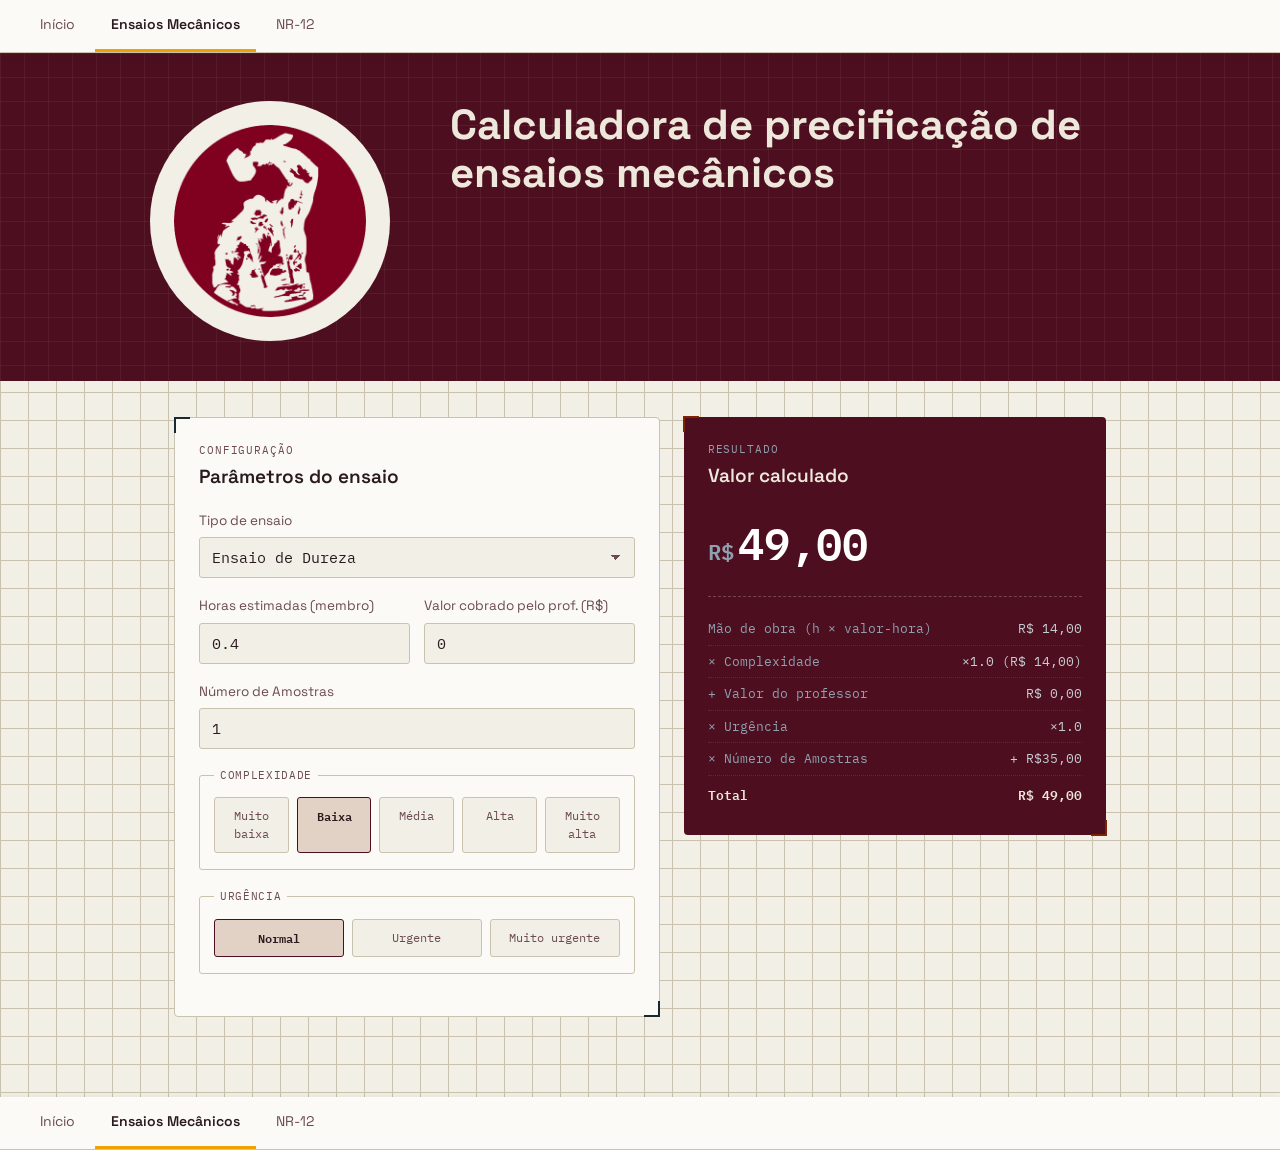
==== src/EnsaiosMecanicos.html @ 30daaede "Compilado das outras calculadoras" ====
<!doctype html>
<html lang="pt-BR">
  <head>
    <meta charset="UTF-8" />
    <meta
      name="viewport"
      content="width=device-width, initial-scale=1, viewport-fit=cover"
    />
    <title>Calculadora de Precificação — Ensaios Mecânicos</title>
    <link rel="preconnect" href="https://fonts.googleapis.com" />
    <link rel="preconnect" href="https://fonts.gstatic.com" crossorigin />
    <link
      href="https://fonts.googleapis.com/css2?family=Space+Grotesk:wght@400;500;600;700&family=IBM+Plex+Mono:wght@400;500;600&display=swap"
      rel="stylesheet"
    />
    <style>
      :root {
        --paper: #f2efe6;
        --paper-2: #e9e4d6;
        --ink: #2a1a1e;
        --ink-soft: #6b4a50;
        --navy: #800020;
        --navy-2: #802300;
        --navy-3: #4d0f1f;
        --steel: #8c3b4e;
        --amber: #d98e04;
        --amber-2: #f0a202;
        --green: #4e7a5a;
        --red: #a8442f;
        --line: #c9c2ae;
        --line-strong: #1b2733;
        --card: #fbfaf6;
        --shadow: rgba(27, 39, 51, 0.12);
        padding-top: env(safe-area-inset-top, 0px);
        padding-bottom: env(safe-area-inset-bottom, 0px);
      }
      :root:not([data-theme="light"]) {
        @media (prefers-color-scheme: dark) {
          --paper: #1a1216;
          --paper-2: #221519;
          --ink: #ede0e3;
          --ink-soft: #b99ca3;
          --navy: #2e0c16;
          --navy-2: #4a1424;
          --steel: #8c3b4e;
          --amber: #f0a202;
          --amber-2: #ffc24b;
          --green: #7fb08c;
          --red: #e28066;
          --line: #40252c;
          --line-strong: #ede0e3;
          --card: #221519;
          --shadow: rgba(0, 0, 0, 0.4);
        }
      }
      :root[data-theme="dark"] {
        --paper: #1a1216;
        --paper-2: #221519;
        --ink: #ede0e3;
        --ink-soft: #b99ca3;
        --navy: #2e0c16;
        --navy-2: #4a1424;
        --steel: #8c3b4e;
        --amber: #f0a202;
        --amber-2: #ffc24b;
        --green: #7fb08c;
        --red: #e28066;
        --line: #40252c;
        --line-strong: #ede0e3;
        --card: #221519;
        --shadow: rgba(0, 0, 0, 0.4);
      }

      * {
        box-sizing: border-box;
      }
      html {
        scroll-padding-top: env(safe-area-inset-top, 0px);
      }
      body {
        margin: 0;
        background: var(--paper);
        color: var(--ink);
        font-family:
          "Space Grotesk",
          -apple-system,
          BlinkMacSystemFont,
          sans-serif;
        line-height: 1.5;
        background-image:
          linear-gradient(var(--line) 1px, transparent 1px),
          linear-gradient(90deg, var(--line) 1px, transparent 1px);
        background-size: 28px 28px;
        background-attachment: local;
      }
      .mono {
        font-family:
          "Now" "IBM Plex Mono",
          "Courier New",
          monospace;
      }

      header.hero {
        background: var(--navy-3);
        color: #ede8db;
        padding: 48px 24px 40px;
        position: relative;
        overflow: hidden;
      }
      header.hero::before {
        content: "";
        position: absolute;
        inset: 0;
        background-image:
          linear-gradient(rgba(237, 232, 219, 0.06) 1px, transparent 1px),
          linear-gradient(90deg, rgba(237, 232, 219, 0.06) 1px, transparent 1px);
        background-size: 24px 24px;
        pointer-events: none;
      }
      .hero-inner {
        max-width: 980px;
        margin: 0 auto;
        position: relative;
        display: flex;
        flex-direction: row;
        justify-content: space-between;
      }

      img {
        width: 15rem;
        height: 15rem;
        background-color: var(--paper);
        border-radius: 50rem;
        border-width: 10rem;
        border-color: var(--ink);
        margin-right: 1rem;
      }
      .hero-tag {
        display: inline-flex;
        align-items: center;
        gap: 8px;
        font-family: "IBM Plex Mono", monospace;
        font-size: 12.5px;
        letter-spacing: 0.02em;
        color: var(--navy-2);
        border: 1px solid rgba(240, 162, 2, 0.4);
        padding: 5px 10px;
        border-radius: 3px;
        margin-bottom: 20px;
      }
      .hero-tag .dot {
        width: 6px;
        height: 6px;
        background: var(--navy-3);
        border-radius: 50%;
        display: inline-block;
      }
      h1.hero-title {
        font-size: clamp(28px, 5vw, 42px);
        font-weight: 700;
        margin: 0 0 14px;
        line-height: 1.15;
        max-width: 680px;
      }
      .hero-sub {
        font-size: 16px;
        color: #c7cdd3;
        max-width: 560px;
        margin: 0;
      }

      main {
        max-width: 980px;
        margin: 0 auto;
        padding: 36px 24px 80px;
      }

      .grid {
        display: grid;
        grid-template-columns: 1.15fr 1fr;
        gap: 24px;
        align-items: start;
      }
      @media (max-width: 780px) {
        .grid {
          grid-template-columns: 1fr;
        }
      }

      .panel {
        background: var(--card);
        border: 1px solid var(--line);
        border-radius: 4px;
        padding: 24px;
        position: relative;
      }
      .panel::before {
        content: "";
        position: absolute;
        top: -1px;
        left: -1px;
        width: 14px;
        height: 14px;
        border-top: 2px solid var(--line-strong);
        border-left: 2px solid var(--line-strong);
      }
      .panel::after {
        content: "";
        position: absolute;
        bottom: -1px;
        right: -1px;
        width: 14px;
        height: 14px;
        border-bottom: 2px solid var(--line-strong);
        border-right: 2px solid var(--line-strong);
      }

      .panel-label {
        font-family: "IBM Plex Mono", monospace;
        font-size: 11px;
        letter-spacing: 0.08em;
        color: var(--ink-soft);
        margin-bottom: 4px;
      }
      .panel-title {
        font-size: 19px;
        font-weight: 600;
        margin: 0 0 20px;
        color: var(--ink);
      }

      label.field {
        display: block;
        margin-bottom: 18px;
      }
      label.field .field-label {
        display: block;
        font-size: 13.5px;
        color: var(--ink-soft);
        margin-bottom: 6px;
      }
      select,
      input[type="number"] {
        width: 100%;
        font-family: "IBM Plex Mono", monospace;
        font-size: 14.5px;
        padding: 10px 12px;
        background: var(--paper);
        border: 1px solid var(--line);
        border-radius: 3px;
        color: var(--ink);
        appearance: none;
      }
      select:focus,
      input[type="number"]:focus,
      button:focus-visible {
        outline: 2px solid var(--navy-2);
        outline-offset: 1px;
      }
      select {
        background-image:
          linear-gradient(45deg, transparent 50%, var(--ink-soft) 50%),
          linear-gradient(135deg, var(--ink-soft) 50%, transparent 50%);
        background-position:
          calc(100% - 18px) 50%,
          calc(100% - 13px) 50%;
        background-size:
          5px 5px,
          5px 5px;
        background-repeat: no-repeat;
      }

      .row-2 {
        display: grid;
        grid-template-columns: 1fr 1fr;
        gap: 14px;
      }

      fieldset {
        border: 1px solid var(--line);
        border-radius: 3px;
        padding: 14px 14px 6px;
        margin: 0 0 18px;
      }
      fieldset legend {
        font-family: "IBM Plex Mono", monospace;
        font-size: 11px;
        letter-spacing: 0.06em;
        color: var(--ink-soft);
        padding: 0 6px;
      }
      .mult-grid {
        display: grid;
        grid-template-columns: repeat(5, 1fr);
        gap: 8px;
        margin-bottom: 10px;
      }
      .mult-grid.urgency {
        grid-template-columns: repeat(3, 1fr);
      }
      .mult-btn {
        font-family: "IBM Plex Mono", monospace;
        font-size: 12px;
        padding: 9px 4px;
        text-align: center;
        background: var(--paper);
        border: 1px solid var(--line);
        border-radius: 3px;
        cursor: pointer;
        color: var(--ink-soft);
        transition:
          border-color 0.12s ease,
          color 0.12s ease,
          background 0.12s ease;
      }
      .mult-btn.active {
        border-color: var(--navy-3);
        color: var(--ink);
        background: color-mix(in srgb, var(--navy-2) 14%, var(--paper));
        font-weight: 600;
      }
      .mult-edit {
        display: flex;
        align-items: center;
        gap: 6px;
        font-size: 12px;
        color: var(--ink-soft);
      }
      .mult-edit input {
        width: 64px;
        padding: 5px 6px;
        font-size: 12px;
      }

      /* Readout panel */
      .readout {
        background: var(--navy-3);
        color: #ede8db;
        border: none;
      }
      .readout::before,
      .readout::after {
        border-color: var(--navy-2);
      }
      .readout .panel-label {
        color: #8fa1b0;
      }
      .readout .panel-title {
        color: #ede8db;
      }

      .readout-value {
        font-family: "IBM Plex Mono", monospace;
        font-size: clamp(32px, 6vw, 44px);
        font-weight: 600;
        color: white;
        margin: 4px 0 2px;
        word-break: break-word;
      }
      .readout-value .currency {
        font-size: 0.5em;
        color: #8fa1b0;
        margin-right: 4px;
      }

      .breakdown {
        margin-top: 20px;
        border-top: 1px dashed rgba(237, 232, 219, 0.25);
        padding-top: 16px;
      }
      .b-row {
        display: flex;
        justify-content: space-between;
        gap: 10px;
        font-family: "IBM Plex Mono", monospace;
        font-size: 13px;
        padding: 6px 0;
        color: #c7cdd3;
        border-bottom: 1px dotted rgba(237, 232, 219, 0.12);
      }
      .b-row.total {
        color: #ede8db;
        font-weight: 600;
        border-bottom: none;
        padding-top: 10px;
      }
      .b-row span:first-child {
        color: #8fa1b0;
      }
      .b-row.total span:first-child {
        color: #ede8db;
      }

      .compare-box {
        margin-top: 18px;
        background: rgba(237, 232, 219, 0.06);
        border: 1px solid rgba(237, 232, 219, 0.15);
        border-radius: 3px;
        padding: 12px 14px;
        font-size: 13px;
      }
      .compare-box .delta {
        font-family: "IBM Plex Mono", monospace;
        font-weight: 600;
      }
      .delta.up {
        color: #7fb08c;
      }
      .delta.flat {
        color: #c7cdd3;
      }

      .catalog-note {
        font-size: 12.5px;
        color: var(--ink-soft);
        margin-top: 10px;
        line-height: 1.55;
      }

      section.explain {
        margin-top: 48px;
      }
      section.explain h2 {
        font-size: 22px;
        margin-bottom: 6px;
      }
      section.explain .sub {
        color: var(--ink-soft);
        font-size: 14.5px;
        margin-bottom: 24px;
        max-width: 620px;
      }
      .formula-strip {
        font-family: "IBM Plex Mono", monospace;
        font-size: 13px;
        background: var(--card);
        border: 1px solid var(--line);
        border-radius: 4px;
        padding: 16px 18px;
        overflow-x: auto;
        white-space: nowrap;
        margin-bottom: 28px;
      }
      .formula-strip .op {
        color: var(--navy);
        padding: 0 6px;
      }
      .formula-strip .term {
        color: var(--ink);
      }
      .formula-strip .label {
        display: block;
        font-size: 10.5px;
        color: var(--ink-soft);
        margin-top: 4px;
        white-space: normal;
      }

      .steps {
        display: grid;
        grid-template-columns: repeat(3, 1fr);
        gap: 16px;
      }
      @media (max-width: 780px) {
        .steps {
          grid-template-columns: 1fr;
        }
        img {
          width: 10rem;
          height: 10rem;
        }
      }
      .step {
        border: 1px solid var(--line);
        background: var(--card);
        border-radius: 4px;
        padding: 18px;
      }
      .step .num {
        font-family: "IBM Plex Mono", monospace;
        color: var(--navy);
        font-size: 12px;
        margin-bottom: 8px;
      }
      .step h3 {
        font-size: 15.5px;
        margin: 0 0 8px;
      }
      .step p {
        font-size: 13.5px;
        color: var(--ink-soft);
        margin: 0;
      }

      footer {
        max-width: 980px;
        margin: 0 auto;
        padding: 0 24px 48px;
        color: var(--ink-soft);
        font-size: 12.5px;
      }
    </style>
  </head>
  <body>
    <script src="nav.js"></script>

    <header class="hero">
      <div class="hero-inner">
        <img src="../data/2.png" alt="Logo Vulcano" />
        <h1 class="hero-title">
          Calculadora de precificação de ensaios mecânicos
        </h1>
      </div>
    </header>

    <main>
      <div class="grid">
        <!-- CONFIG PANEL -->
        <div class="panel">
          <div class="panel-label">CONFIGURAÇÃO</div>
          <h2 class="panel-title">Parâmetros do ensaio</h2>

          <label class="field">
            <span class="field-label">Tipo de ensaio</span>
            <select id="ensaioSelect"></select>
          </label>

          <div class="row-2">
            <label class="field">
              <span class="field-label">Horas estimadas (membro)</span>
              <input type="number" id="horasInput" step="0.1" min="0" />
            </label>
            <label class="field">
              <span class="field-label">Valor cobrado pelo prof. (R$)</span>
              <input type="number" id="equipInput" step="1" min="0" />
            </label>
          </div>

          <!-- Alteração: o campo horaMembroInput foi removido; o valor padrão permanece fixo no cálculo. -->

          <label class="field">
            <span class="field-label">Número de Amostras</span>
            <input type="number" id="numEnsaios" step="1" min="1" max="100" />
          </label>

          <fieldset>
            <legend>COMPLEXIDADE</legend>
            <div class="mult-grid" id="complexityGrid"></div>
          </fieldset>

          <fieldset>
            <legend>URGÊNCIA</legend>
            <div class="mult-grid urgency" id="urgencyGrid"></div>
          </fieldset>
        </div>

        <!-- READOUT PANEL -->
        <div class="panel readout">
          <div class="panel-label">RESULTADO</div>
          <h2 class="panel-title">Valor calculado</h2>
          <div class="readout-value">
            <span class="currency">R$</span><span id="finalValue">0,00</span>
          </div>

          <div class="breakdown">
            <div class="b-row">
              <span>Mão de obra (h × valor-hora)</span
              ><span class="mono" id="bLabor">R$ 0,00</span>
            </div>
            <div class="b-row">
              <span>× Complexidade</span
              ><span class="mono" id="bComplexity">×1,0</span>
            </div>
            <div class="b-row">
              <span>+ Valor do professor</span
              ><span class="mono" id="bEquip">R$ 0,00</span>
            </div>
            <div class="b-row">
              <span>× Urgência</span
              ><span class="mono" id="bUrgency">×1,0</span>
            </div>
            <div class="b-row">
              <span>× Número de Amostras</span
              ><span class="mono" id="bUrgency">+ R$35,00</span>
            </div>
            <div class="b-row total">
              <span>Total</span><span class="mono" id="bTotal">R$ 0,00</span>
            </div>
          </div>
        </div>
      </div>
    </main>
    <script>
      (function () {
        const ensaios = [
          {
            id: "dureza",
            nome: "Ensaio de Dureza",
            horas: 0.4,
            equip: 0,
            precoAtual: 35,
          },
          {
            id: "tracao",
            nome: "Ensaio de Tração",
            horas: 1.0,
            equip: 0,
            precoAtual: 60,
          },
          {
            id: "espectroscopia",
            nome: "Ensaio de Espectroscopia",
            horas: 1.0,
            equip: 50,
            precoAtual: 350,
          },
          { id: "mev", nome: "MEV", horas: 1.0, equip: 80, precoAtual: 400 },
          {
            id: "metalografia",
            nome: "Ensaio de Metalografia",
            horas: 0.8,
            equip: 40,
            precoAtual: 0,
          },
          {
            id: "compressao",
            nome: "Ensaio de compressão",
            horas: 0.5,
            equip: 0,
            precoAtual: 20,
          },
        ];

        const complexityLevels = [
          { key: "mb", label: "Muito baixa", mult: 0.8 },
          { key: "b", label: "Baixa", mult: 1.0 },
          { key: "m", label: "Média", mult: 1.3 },
          { key: "a", label: "Alta", mult: 1.6 },
          { key: "ma", label: "Muito alta", mult: 2.0 },
        ];

        const urgencyLevels = [
          { key: "n", label: "Normal", mult: 1.0 },
          { key: "u", label: "Urgente", mult: 1.2 },
          { key: "mu", label: "Muito urgente", mult: 1.4 },
        ];

        const state = {
          ensaioId: ensaios[0].id,
          horas: ensaios[0].horas,
          equip: ensaios[0].equip,
          numEnsaios: 1,
          complexityKey: "b",
          urgencyKey: "n",
        };

        const selectEl = document.getElementById("ensaioSelect");
        const horasInput = document.getElementById("horasInput");
        const equipInput = document.getElementById("equipInput");
        const complexityGrid = document.getElementById("complexityGrid");
        const urgencyGrid = document.getElementById("urgencyGrid");
        const numeroDeEnsaios = document.getElementById("numEnsaios");

        numeroDeEnsaios.value = state.numEnsaios;

        ensaios.forEach((e) => {
          const opt = document.createElement("option");
          opt.value = e.id;
          opt.textContent = e.nome;
          selectEl.appendChild(opt);
        });

        function buildMultGrid(container, levels, activeKey, onSelect) {
          container.innerHTML = "";
          levels.forEach((lvl) => {
            const btn = document.createElement("div");
            btn.className =
              "mult-btn" + (lvl.key === activeKey ? " active" : "");
            btn.textContent = lvl.label;
            btn.setAttribute("role", "button");
            btn.setAttribute("tabindex", "0");
            btn.addEventListener("click", () => onSelect(lvl.key));
            btn.addEventListener("keydown", (ev) => {
              if (ev.key === "Enter" || ev.key === " ") {
                ev.preventDefault();
                onSelect(lvl.key);
              }
            });
            container.appendChild(btn);
          });
        }

        function currentComplexityMult() {
          return complexityLevels.find((l) => l.key === state.complexityKey)
            .mult;
        }
        function currentUrgencyMult() {
          return urgencyLevels.find((l) => l.key === state.urgencyKey).mult;
        }

        function fmt(n) {
          return n.toLocaleString("pt-BR", {
            minimumFractionDigits: 2,
            maximumFractionDigits: 2,
          });
        }

        function render() {
          horasInput.value = state.horas;
          equipInput.value = state.equip;
          numeroDeEnsaios.value = state.numEnsaios;

          buildMultGrid(
            complexityGrid,
            complexityLevels,
            state.complexityKey,
            (key) => {
              state.complexityKey = key;
              render();
            },
          );
          buildMultGrid(urgencyGrid, urgencyLevels, state.urgencyKey, (key) => {
            state.urgencyKey = key;
            render();
          });

          // Alteração: sem o campo horaMembroInput, mantém-se R$ 35 como valor fixo.
          const labor = state.horas * 35;
          const complexityMult = currentComplexityMult();
          const urgencyMult = currentUrgencyMult();
          const laborWithComplexity = labor * complexityMult;
          const subtotal = laborWithComplexity + state.equip;
          const total = subtotal * urgencyMult + state.numEnsaios * 35;

          document.getElementById("bLabor").textContent = "R$ " + fmt(labor);
          document.getElementById("bComplexity").textContent =
            "×" +
            complexityMult.toFixed(1) +
            "  (R$ " +
            fmt(laborWithComplexity) +
            ")";
          document.getElementById("bEquip").textContent =
            "R$ " + fmt(state.equip);
          document.getElementById("bUrgency").textContent =
            "×" + urgencyMult.toFixed(1);
          document.getElementById("bTotal").textContent = "R$ " + fmt(total);
          document.getElementById("finalValue").textContent = fmt(total);

          const ensaio = ensaios.find((e) => e.id === state.ensaioId);
          const deltaEl = document.getElementById("deltaValue");
          if (ensaio.precoAtual > 0) {
            document.getElementById("currentPrice").textContent =
              "R$ " + fmt(ensaio.precoAtual);
            const delta = total - ensaio.precoAtual;
            const deltaPct = (delta / ensaio.precoAtual) * 100;
            if (Math.abs(delta) < 0.005) {
              deltaEl.textContent = "igual ao valor atual";
              deltaEl.className = "delta mono flat";
            } else {
              const sign = delta > 0 ? "+" : "";
              deltaEl.textContent =
                sign +
                "R$ " +
                fmt(delta) +
                " (" +
                sign +
                deltaPct.toFixed(0) +
                "%)";
              deltaEl.className = "delta mono up";
            }
          } else {
            document.getElementById("currentPrice").textContent =
              "sem preço de referência";
            deltaEl.textContent = "serviço novo, sem valor anterior";
            deltaEl.className = "delta mono flat";
          }
        }

        selectEl.addEventListener("change", () => {
          const e = ensaios.find((x) => x.id === selectEl.value);
          state.ensaioId = e.id;
          state.horas = e.horas;
          state.equip = e.equip;
          render();
        });

        horasInput.addEventListener("input", () => {
          state.horas = parseFloat(horasInput.value) || 0;
          render();
        });
        equipInput.addEventListener("input", () => {
          state.equip = parseFloat(equipInput.value) || 0;
          render();
        });
        numeroDeEnsaios.addEventListener("input", () => {
          state.numEnsaios = parseInt(numeroDeEnsaios.value, 10) || 0;
          render();
        });

        render();
      })();
    </script>
    <script src="./nav.js"></script>
  </body>
</html>
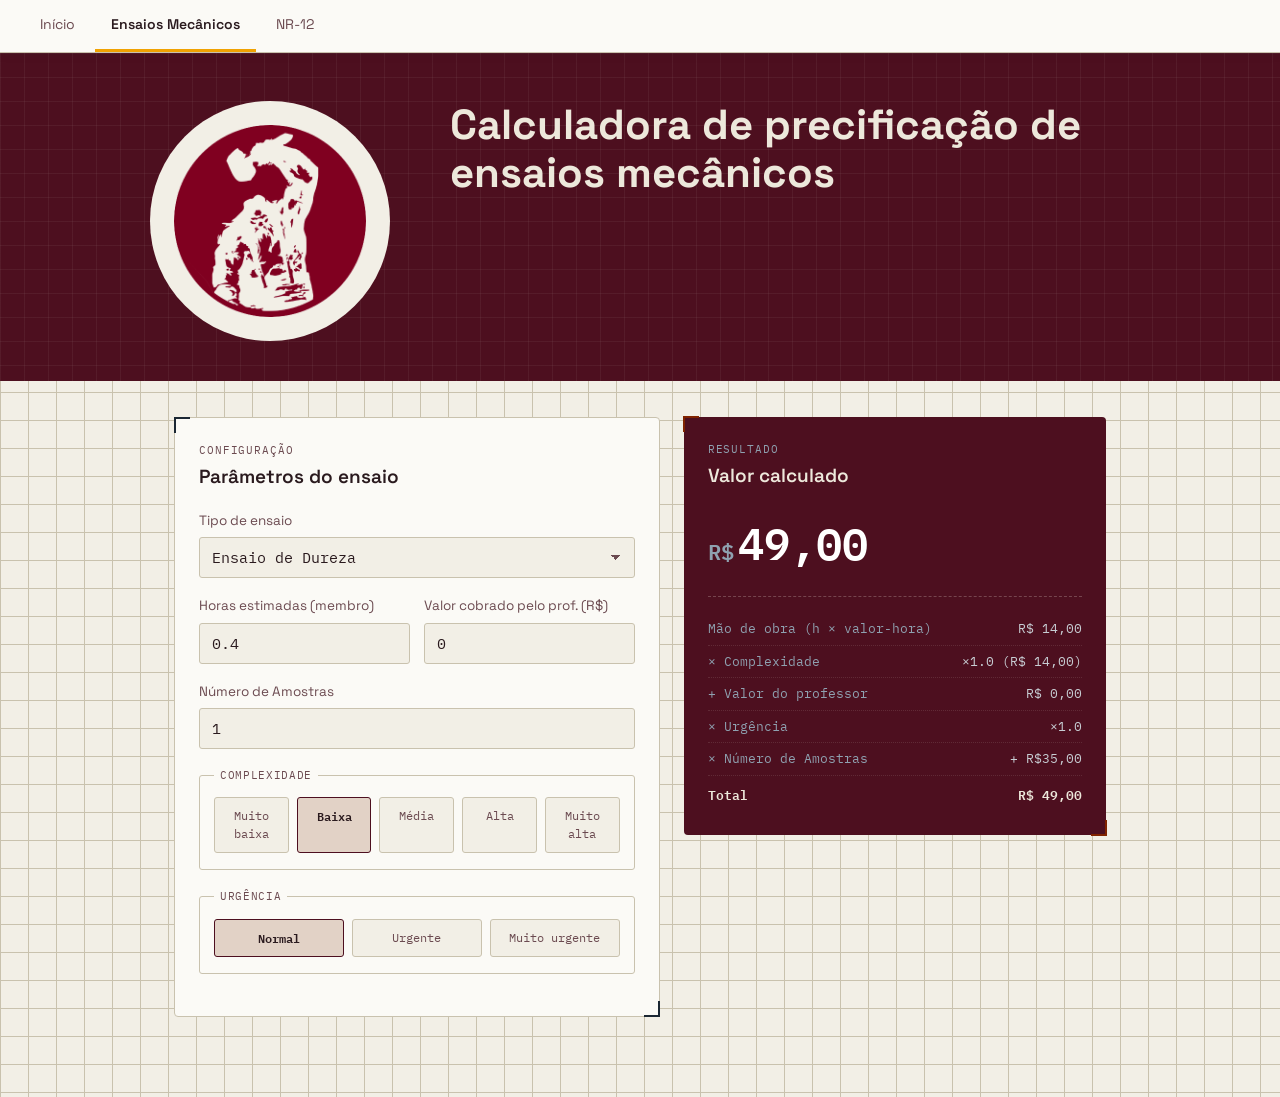
==== commit c1a86341: "Estilos" ====
--- a/src/EnsaiosMecanicos.html
+++ b/src/EnsaiosMecanicos.html
@@ -800,6 +800,5 @@
         render();
       })();
     </script>
-    <script src="./nav.js"></script>
   </body>
 </html>
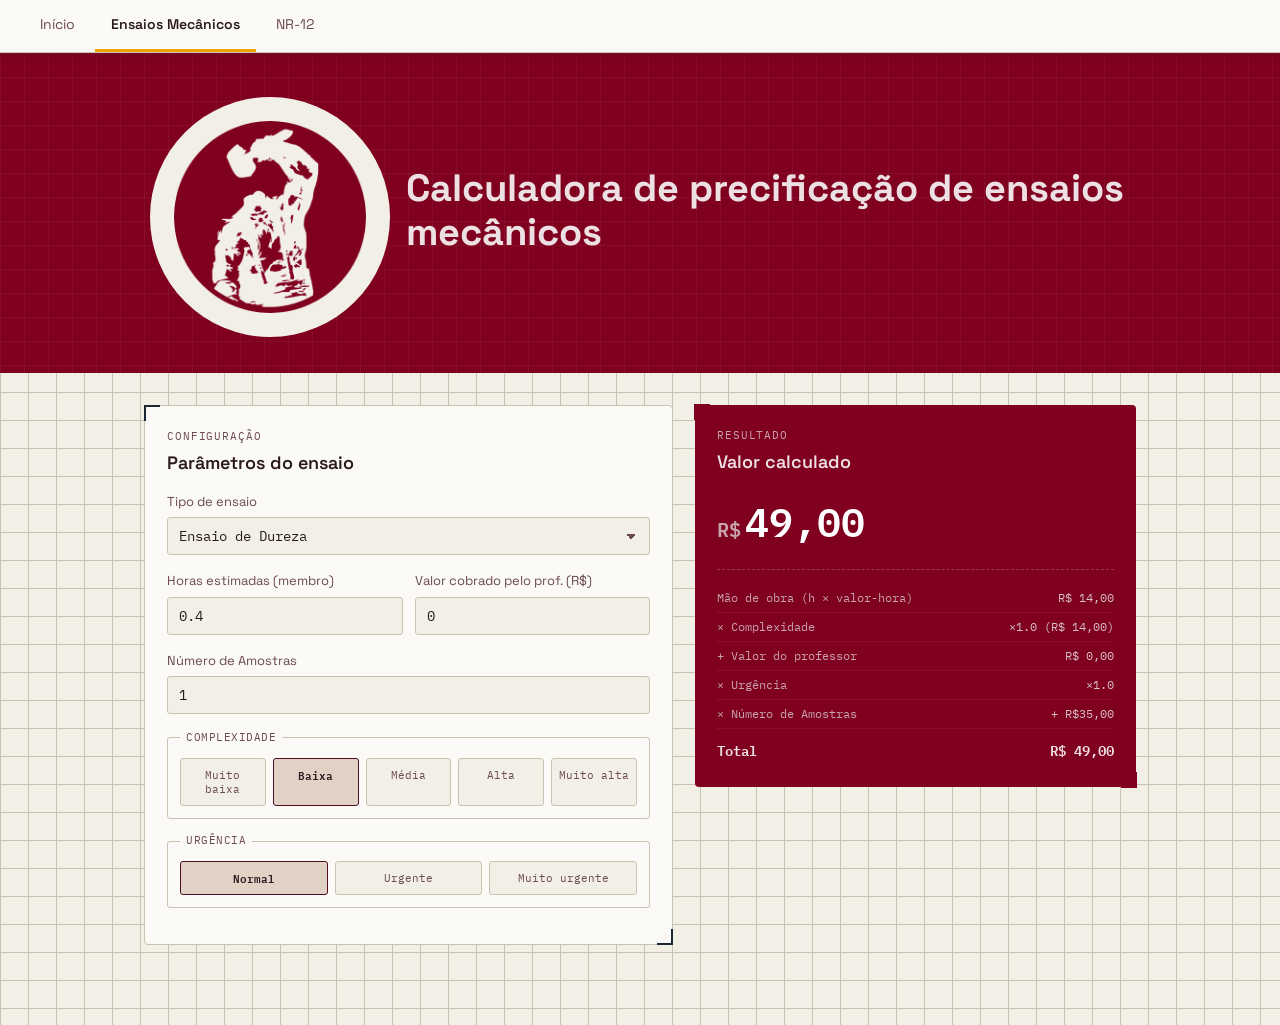
==== commit 6b7c35f6: "Update EnsaiosMecanicos.html" ====
--- a/src/EnsaiosMecanicos.html
+++ b/src/EnsaiosMecanicos.html
@@ -34,8 +34,8 @@
         padding-top: env(safe-area-inset-top, 0px);
         padding-bottom: env(safe-area-inset-bottom, 0px);
       }
-      :root:not([data-theme="light"]) {
-        @media (prefers-color-scheme: dark) {
+      @media (prefers-color-scheme: dark) {
+        :root:not([data-theme="light"]) {
           --paper: #1a1216;
           --paper-2: #221519;
           --ink: #ede0e3;
@@ -94,16 +94,14 @@
         background-attachment: local;
       }
       .mono {
-        font-family:
-          "Now" "IBM Plex Mono",
-          "Courier New",
-          monospace;
-      }
-
+        font-family: "IBM Plex Mono", "Courier New", monospace;
+      }
+
+      /* Cabeçalho */
       header.hero {
-        background: var(--navy-3);
-        color: #ede8db;
-        padding: 48px 24px 40px;
+        background: var(--navy);
+        color: #ede0e3;
+        padding: 44px 24px 36px;
         position: relative;
         overflow: hidden;
       }
@@ -112,8 +110,8 @@
         position: absolute;
         inset: 0;
         background-image:
-          linear-gradient(rgba(237, 232, 219, 0.06) 1px, transparent 1px),
-          linear-gradient(90deg, rgba(237, 232, 219, 0.06) 1px, transparent 1px);
+          linear-gradient(rgba(237, 224, 227, 0.06) 1px, transparent 1px),
+          linear-gradient(90deg, rgba(237, 224, 227, 0.06) 1px, transparent 1px);
         background-size: 24px 24px;
         pointer-events: none;
       }
@@ -123,75 +121,53 @@
         position: relative;
         display: flex;
         flex-direction: row;
-        justify-content: space-between;
-      }
-
-      img {
+        align-items: center;
+        justify-content: flex-start;
+        gap: 16px;
+      }
+      header.hero img {
         width: 15rem;
         height: 15rem;
         background-color: var(--paper);
-        border-radius: 50rem;
-        border-width: 10rem;
-        border-color: var(--ink);
-        margin-right: 1rem;
-      }
-      .hero-tag {
-        display: inline-flex;
-        align-items: center;
-        gap: 8px;
-        font-family: "IBM Plex Mono", monospace;
-        font-size: 12.5px;
-        letter-spacing: 0.02em;
-        color: var(--navy-2);
-        border: 1px solid rgba(240, 162, 2, 0.4);
-        padding: 5px 10px;
-        border-radius: 3px;
-        margin-bottom: 20px;
-      }
-      .hero-tag .dot {
-        width: 6px;
-        height: 6px;
-        background: var(--navy-3);
         border-radius: 50%;
-        display: inline-block;
+        flex-shrink: 0;
       }
       h1.hero-title {
-        font-size: clamp(28px, 5vw, 42px);
+        font-size: clamp(26px, 4.5vw, 38px);
         font-weight: 700;
-        margin: 0 0 14px;
+        margin: 0 0 12px;
         line-height: 1.15;
-        max-width: 680px;
+        max-width: 720px;
       }
       .hero-sub {
-        font-size: 16px;
-        color: #c7cdd3;
-        max-width: 560px;
+        font-size: 15.5px;
+        color: #d6c0c5;
+        max-width: 600px;
         margin: 0;
       }
 
+      /* Layout */
       main {
-        max-width: 980px;
+        max-width: 1040px;
         margin: 0 auto;
-        padding: 36px 24px 80px;
-      }
-
+        padding: 32px 24px 80px;
+      }
       .grid {
         display: grid;
-        grid-template-columns: 1.15fr 1fr;
-        gap: 24px;
+        grid-template-columns: minmax(0, 1.2fr) minmax(0, 1fr);
+        gap: 22px;
         align-items: start;
       }
-      @media (max-width: 780px) {
-        .grid {
-          grid-template-columns: 1fr;
-        }
-      }
-
+      .grid > * {
+        min-width: 0;
+      }
+
+      /* Painéis */
       .panel {
         background: var(--card);
         border: 1px solid var(--line);
         border-radius: 4px;
-        padding: 24px;
+        padding: 22px;
         position: relative;
       }
       .panel::before {
@@ -214,7 +190,6 @@
         border-bottom: 2px solid var(--line-strong);
         border-right: 2px solid var(--line-strong);
       }
-
       .panel-label {
         font-family: "IBM Plex Mono", monospace;
         font-size: 11px;
@@ -223,19 +198,20 @@
         margin-bottom: 4px;
       }
       .panel-title {
-        font-size: 19px;
+        font-size: 18px;
         font-weight: 600;
-        margin: 0 0 20px;
+        margin: 0 0 16px;
         color: var(--ink);
       }
 
+      /* Campos */
       label.field {
         display: block;
-        margin-bottom: 18px;
+        margin-bottom: 16px;
       }
       label.field .field-label {
         display: block;
-        font-size: 13.5px;
+        font-size: 13px;
         color: var(--ink-soft);
         margin-bottom: 6px;
       }
@@ -243,21 +219,16 @@
       input[type="number"] {
         width: 100%;
         font-family: "IBM Plex Mono", monospace;
-        font-size: 14.5px;
-        padding: 10px 12px;
+        font-size: 14px;
+        padding: 9px 11px;
         background: var(--paper);
         border: 1px solid var(--line);
         border-radius: 3px;
         color: var(--ink);
         appearance: none;
       }
-      select:focus,
-      input[type="number"]:focus,
-      button:focus-visible {
-        outline: 2px solid var(--navy-2);
-        outline-offset: 1px;
-      }
       select {
+        padding-right: 34px;
         background-image:
           linear-gradient(45deg, transparent 50%, var(--ink-soft) 50%),
           linear-gradient(135deg, var(--ink-soft) 50%, transparent 50%);
@@ -269,38 +240,45 @@
           5px 5px;
         background-repeat: no-repeat;
       }
-
+      select:focus,
+      input:focus,
+      .mult-btn:focus-visible {
+        outline: 2px solid var(--navy-2);
+        outline-offset: 1px;
+      }
       .row-2 {
         display: grid;
-        grid-template-columns: 1fr 1fr;
-        gap: 14px;
-      }
-
+        grid-template-columns: minmax(0, 1fr) minmax(0, 1fr);
+        gap: 12px;
+      }
       fieldset {
         border: 1px solid var(--line);
         border-radius: 3px;
-        padding: 14px 14px 6px;
-        margin: 0 0 18px;
+        padding: 12px 12px 4px;
+        margin: 0 0 14px;
+        min-width: 0;
       }
       fieldset legend {
         font-family: "IBM Plex Mono", monospace;
-        font-size: 11px;
-        letter-spacing: 0.06em;
+        font-size: 10.5px;
+        letter-spacing: 0.05em;
         color: var(--ink-soft);
         padding: 0 6px;
       }
+
+      /* Botões de opção */
       .mult-grid {
         display: grid;
-        grid-template-columns: repeat(5, 1fr);
-        gap: 8px;
-        margin-bottom: 10px;
+        grid-template-columns: repeat(5, minmax(0, 1fr));
+        gap: 7px;
+        margin-bottom: 8px;
       }
       .mult-grid.urgency {
-        grid-template-columns: repeat(3, 1fr);
+        grid-template-columns: repeat(3, minmax(0, 1fr));
       }
       .mult-btn {
         font-family: "IBM Plex Mono", monospace;
-        font-size: 12px;
+        font-size: 11px;
         padding: 9px 4px;
         text-align: center;
         background: var(--paper);
@@ -312,6 +290,8 @@
           border-color 0.12s ease,
           color 0.12s ease,
           background 0.12s ease;
+        line-height: 1.3;
+        overflow-wrap: anywhere;
       }
       .mult-btn.active {
         border-color: var(--navy-3);
@@ -319,39 +299,26 @@
         background: color-mix(in srgb, var(--navy-2) 14%, var(--paper));
         font-weight: 600;
       }
-      .mult-edit {
-        display: flex;
-        align-items: center;
-        gap: 6px;
-        font-size: 12px;
-        color: var(--ink-soft);
-      }
-      .mult-edit input {
-        width: 64px;
-        padding: 5px 6px;
-        font-size: 12px;
-      }
-
-      /* Readout panel */
+
+      /* Painel de resultado */
       .readout {
-        background: var(--navy-3);
-        color: #ede8db;
+        background: var(--navy);
+        color: #ede0e3;
         border: none;
       }
       .readout::before,
       .readout::after {
-        border-color: var(--navy-2);
+        border-color: var(--navy);
       }
       .readout .panel-label {
-        color: #8fa1b0;
+        color: #c7a4ac;
       }
       .readout .panel-title {
-        color: #ede8db;
-      }
-
+        color: #ede0e3;
+      }
       .readout-value {
         font-family: "IBM Plex Mono", monospace;
-        font-size: clamp(32px, 6vw, 44px);
+        font-size: clamp(28px, 5vw, 40px);
         font-weight: 600;
         color: white;
         margin: 4px 0 2px;
@@ -359,145 +326,130 @@
       }
       .readout-value .currency {
         font-size: 0.5em;
-        color: #8fa1b0;
+        color: #c7a4ac;
         margin-right: 4px;
       }
-
       .breakdown {
-        margin-top: 20px;
-        border-top: 1px dashed rgba(237, 232, 219, 0.25);
-        padding-top: 16px;
+        margin-top: 18px;
+        border-top: 1px dashed rgba(237, 224, 227, 0.25);
+        padding-top: 14px;
       }
       .b-row {
         display: flex;
         justify-content: space-between;
         gap: 10px;
         font-family: "IBM Plex Mono", monospace;
-        font-size: 13px;
-        padding: 6px 0;
-        color: #c7cdd3;
-        border-bottom: 1px dotted rgba(237, 232, 219, 0.12);
+        font-size: 12px;
+        padding: 5px 0;
+        color: #d6c0c5;
+        border-bottom: 1px dotted rgba(237, 224, 227, 0.12);
       }
       .b-row.total {
-        color: #ede8db;
+        color: #ede0e3;
         font-weight: 600;
         border-bottom: none;
         padding-top: 10px;
+        font-size: 14px;
       }
       .b-row span:first-child {
-        color: #8fa1b0;
+        color: #c7a4ac;
+        min-width: 0;
       }
       .b-row.total span:first-child {
-        color: #ede8db;
-      }
-
-      .compare-box {
-        margin-top: 18px;
-        background: rgba(237, 232, 219, 0.06);
-        border: 1px solid rgba(237, 232, 219, 0.15);
-        border-radius: 3px;
-        padding: 12px 14px;
-        font-size: 13px;
-      }
-      .compare-box .delta {
-        font-family: "IBM Plex Mono", monospace;
-        font-weight: 600;
-      }
-      .delta.up {
-        color: #7fb08c;
-      }
-      .delta.flat {
-        color: #c7cdd3;
-      }
-
-      .catalog-note {
-        font-size: 12.5px;
-        color: var(--ink-soft);
-        margin-top: 10px;
-        line-height: 1.55;
-      }
-
-      section.explain {
-        margin-top: 48px;
-      }
-      section.explain h2 {
-        font-size: 22px;
-        margin-bottom: 6px;
-      }
-      section.explain .sub {
-        color: var(--ink-soft);
-        font-size: 14.5px;
-        margin-bottom: 24px;
-        max-width: 620px;
-      }
-      .formula-strip {
-        font-family: "IBM Plex Mono", monospace;
-        font-size: 13px;
-        background: var(--card);
-        border: 1px solid var(--line);
-        border-radius: 4px;
-        padding: 16px 18px;
-        overflow-x: auto;
-        white-space: nowrap;
-        margin-bottom: 28px;
-      }
-      .formula-strip .op {
-        color: var(--navy);
-        padding: 0 6px;
-      }
-      .formula-strip .term {
-        color: var(--ink);
-      }
-      .formula-strip .label {
-        display: block;
-        font-size: 10.5px;
-        color: var(--ink-soft);
-        margin-top: 4px;
-        white-space: normal;
-      }
-
-      .steps {
-        display: grid;
-        grid-template-columns: repeat(3, 1fr);
-        gap: 16px;
-      }
-      @media (max-width: 780px) {
-        .steps {
-          grid-template-columns: 1fr;
-        }
-        img {
-          width: 10rem;
-          height: 10rem;
-        }
-      }
-      .step {
-        border: 1px solid var(--line);
-        background: var(--card);
-        border-radius: 4px;
-        padding: 18px;
-      }
-      .step .num {
-        font-family: "IBM Plex Mono", monospace;
-        color: var(--navy);
-        font-size: 12px;
-        margin-bottom: 8px;
-      }
-      .step h3 {
-        font-size: 15.5px;
-        margin: 0 0 8px;
-      }
-      .step p {
-        font-size: 13.5px;
-        color: var(--ink-soft);
-        margin: 0;
-      }
-
+        color: #ede0e3;
+      }
       footer {
-        max-width: 980px;
+        max-width: 1040px;
         margin: 0 auto;
         padding: 0 24px 48px;
         color: var(--ink-soft);
-        font-size: 12.5px;
+        font-size: 12px;
+      }
+
+      /* Tablet */
+      @media (max-width: 820px) {
+        .grid {
+          grid-template-columns: minmax(0, 1fr);
+        }
+        header.hero img {
+          width: 10rem;
+          height: 10rem;
+        }
+      }
+
+      /* Celular */
+      @media (max-width: 640px) {
+        header.hero {
+          padding: 22px 16px 20px;
+        }
+        .hero-inner {
+          gap: 12px;
+        }
+        header.hero img {
+          width: 5rem;
+          height: 5rem;
+        }
+        h1.hero-title {
+          font-size: 20px;
+          margin: 0;
+        }
+
+        main {
+          padding: 16px 12px 48px;
+        }
+        .panel {
+          padding: 14px;
+        }
+        .panel-title {
+          font-size: 16px;
+          margin-bottom: 12px;
+        }
+        label.field {
+          margin-bottom: 12px;
+        }
+        label.field .field-label {
+          font-size: 12px;
+        }
+        select,
+        input[type="number"] {
+          font-size: 13px;
+          padding: 8px 9px;
+        }
+        select {
+          padding-right: 30px;
+        }
+        fieldset {
+          padding: 10px 10px 2px;
+          margin-bottom: 12px;
+        }
+
+        .mult-grid {
+          grid-template-columns: repeat(2, minmax(0, 1fr));
+          gap: 6px;
+        }
+        .mult-grid.urgency {
+          grid-template-columns: repeat(3, minmax(0, 1fr));
+        }
+        .mult-btn {
+          font-size: 10.5px;
+          padding: 8px 4px;
+        }
+
+        .readout-value {
+          font-size: clamp(24px, 8vw, 32px);
+        }
+        .b-row {
+          font-size: 11px;
+          gap: 8px;
+        }
+      }
+
+      /* Celulares bem estreitos */
+      @media (max-width: 420px) {
+        .row-2 {
+          grid-template-columns: minmax(0, 1fr);
+          gap: 0;
+        }
       }
     </style>
   </head>
